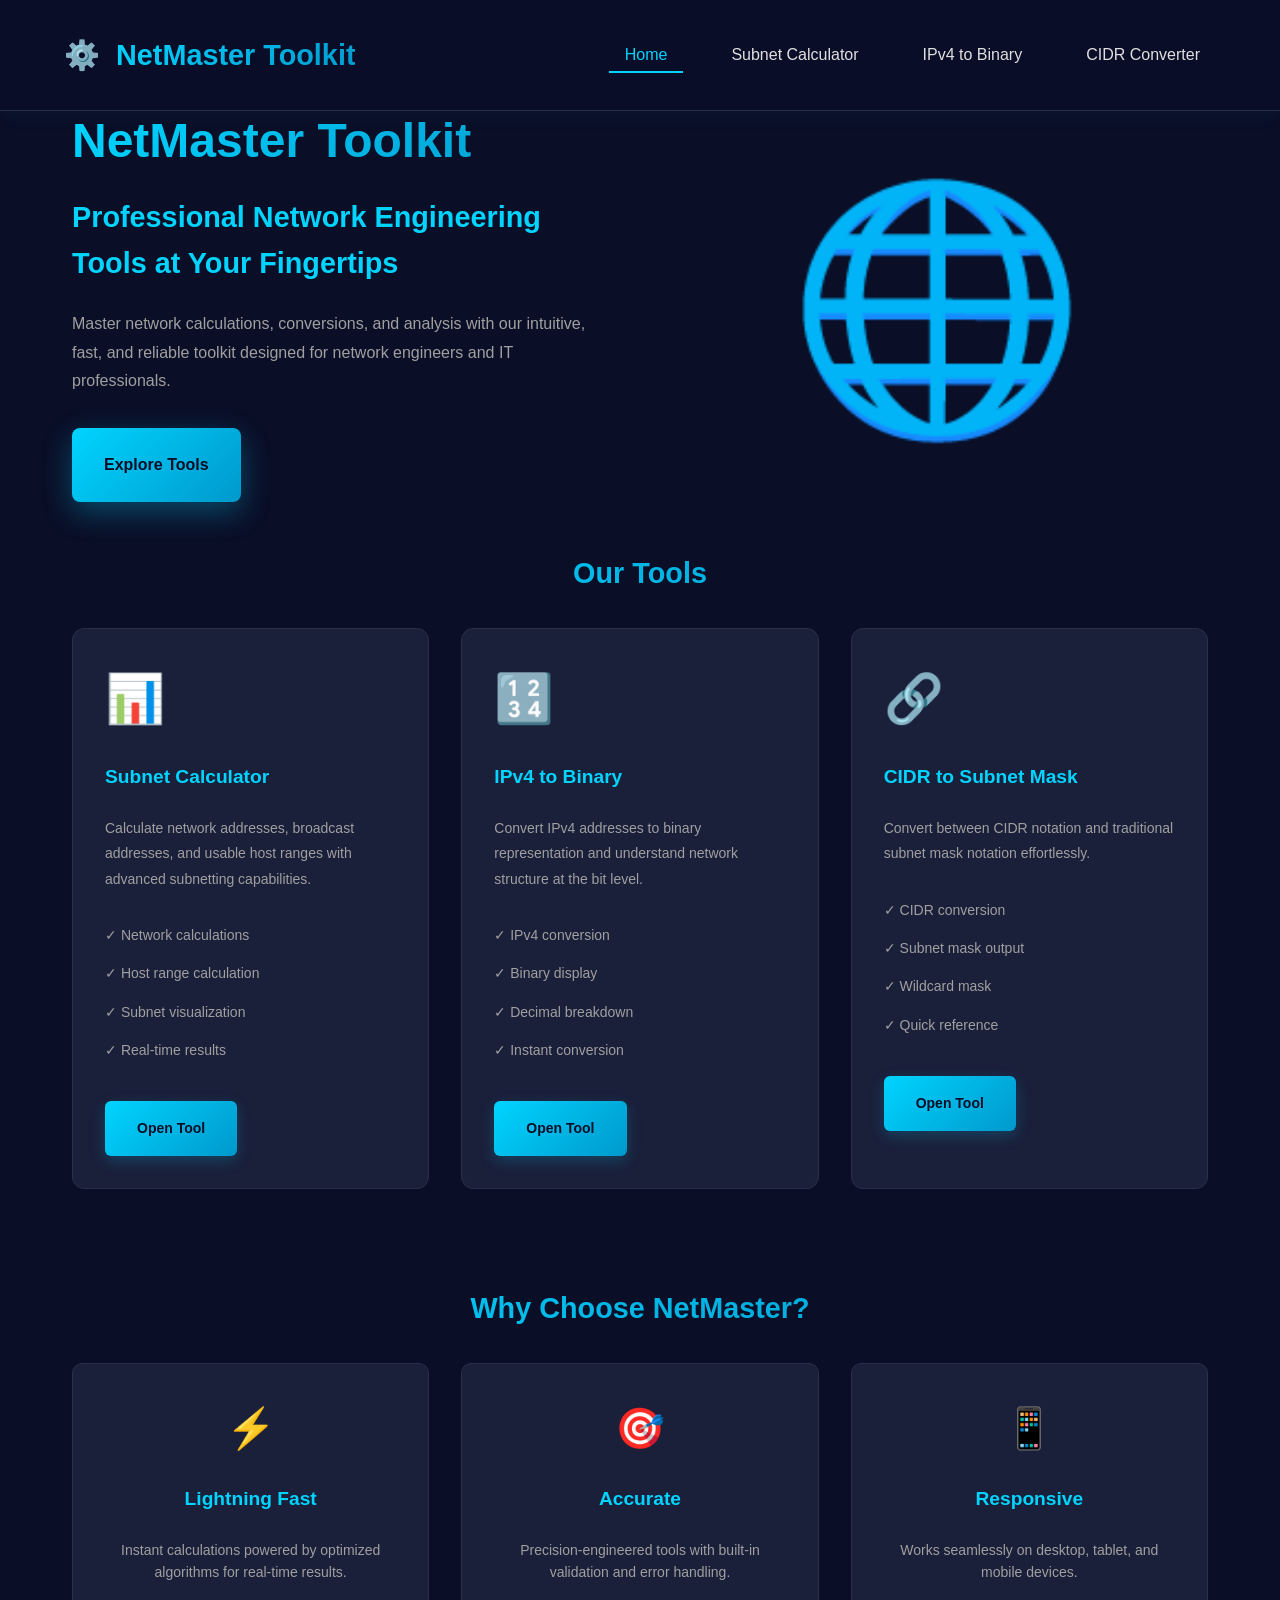
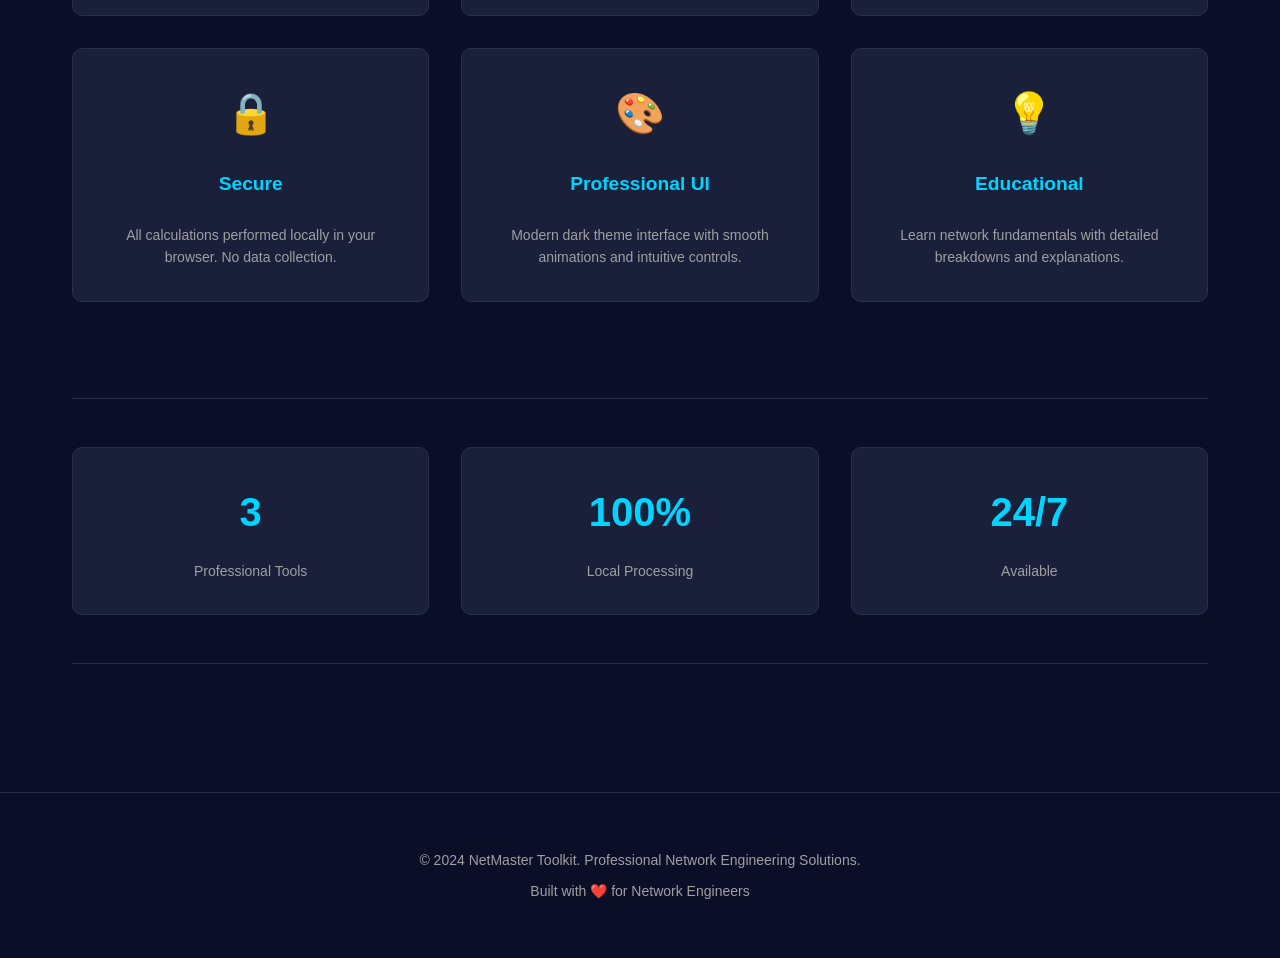
==== index.html @ d506499b "initial commit" ====
<!DOCTYPE html>
<html lang="en">
<head>
    <meta charset="UTF-8">
    <meta name="viewport" content="width=device-width, initial-scale=1.0">
    <meta name="description" content="NetMaster Toolkit - Professional Network Engineering Tools">
    <meta name="keywords" content="network, subnet, calculator, IPv4, CIDR, networking tools">
    <title>NetMaster Toolkit - Network Engineering Tools</title>
    <link rel="stylesheet" href="css/style.css">
</head>
<body>
    <!-- Navigation Bar -->
    <nav class="navbar">
        <div class="nav-container">
            <div class="logo">
                <span class="logo-icon">⚙️</span>
                <span class="logo-text">NetMaster Toolkit</span>
            </div>
            <ul class="nav-menu">
                <li class="nav-item"><a href="index.html" class="nav-link active">Home</a></li>
                <li class="nav-item"><a href="pages/subnet.html" class="nav-link">Subnet Calculator</a></li>
                <li class="nav-item"><a href="pages/binary.html" class="nav-link">IPv4 to Binary</a></li>
                <li class="nav-item"><a href="pages/cidr.html" class="nav-link">CIDR Converter</a></li>
            </ul>
            <!-- Mobile Menu Toggle -->
            <div class="hamburger">
                <span></span>
                <span></span>
                <span></span>
            </div>
        </div>
    </nav>

    <!-- Main Content -->
    <main class="container">
        <!-- Hero Section -->
        <section class="hero">
            <div class="hero-content">
                <h1 class="hero-title">NetMaster Toolkit</h1>
                <p class="hero-subtitle">Professional Network Engineering Tools at Your Fingertips</p>
                <p class="hero-description">
                    Master network calculations, conversions, and analysis with our intuitive, 
                    fast, and reliable toolkit designed for network engineers and IT professionals.
                </p>
                <a href="#tools" class="cta-button">Explore Tools</a>
            </div>
            <div class="hero-image">
                <div class="network-icon">🌐</div>
            </div>
        </section>

        <!-- Features Overview -->
        <section id="tools" class="tools-section">
            <h2>Our Tools</h2>
            <div class="tools-grid">
                <!-- Subnet Calculator Card -->
                <div class="tool-card" data-tool="subnet">
                    <div class="card-icon">📊</div>
                    <h3>Subnet Calculator</h3>
                    <p>Calculate network addresses, broadcast addresses, and usable host ranges with advanced subnetting capabilities.</p>
                    <ul class="features-list">
                        <li>✓ Network calculations</li>
                        <li>✓ Host range calculation</li>
                        <li>✓ Subnet visualization</li>
                        <li>✓ Real-time results</li>
                    </ul>
                    <a href="pages/subnet.html" class="tool-button">Open Tool</a>
                </div>

                <!-- IPv4 to Binary Card -->
                <div class="tool-card" data-tool="binary">
                    <div class="card-icon">🔢</div>
                    <h3>IPv4 to Binary</h3>
                    <p>Convert IPv4 addresses to binary representation and understand network structure at the bit level.</p>
                    <ul class="features-list">
                        <li>✓ IPv4 conversion</li>
                        <li>✓ Binary display</li>
                        <li>✓ Decimal breakdown</li>
                        <li>✓ Instant conversion</li>
                    </ul>
                    <a href="pages/binary.html" class="tool-button">Open Tool</a>
                </div>

                <!-- CIDR to Subnet Mask Card -->
                <div class="tool-card" data-tool="cidr">
                    <div class="card-icon">🔗</div>
                    <h3>CIDR to Subnet Mask</h3>
                    <p>Convert between CIDR notation and traditional subnet mask notation effortlessly.</p>
                    <ul class="features-list">
                        <li>✓ CIDR conversion</li>
                        <li>✓ Subnet mask output</li>
                        <li>✓ Wildcard mask</li>
                        <li>✓ Quick reference</li>
                    </ul>
                    <a href="pages/cidr.html" class="tool-button">Open Tool</a>
                </div>
            </div>
        </section>

        <!-- Features Section -->
        <section class="features-section">
            <h2>Why Choose NetMaster?</h2>
            <div class="features-grid">
                <div class="feature">
                    <div class="feature-icon">⚡</div>
                    <h3>Lightning Fast</h3>
                    <p>Instant calculations powered by optimized algorithms for real-time results.</p>
                </div>
                <div class="feature">
                    <div class="feature-icon">🎯</div>
                    <h3>Accurate</h3>
                    <p>Precision-engineered tools with built-in validation and error handling.</p>
                </div>
                <div class="feature">
                    <div class="feature-icon">📱</div>
                    <h3>Responsive</h3>
                    <p>Works seamlessly on desktop, tablet, and mobile devices.</p>
                </div>
                <div class="feature">
                    <div class="feature-icon">🔒</div>
                    <h3>Secure</h3>
                    <p>All calculations performed locally in your browser. No data collection.</p>
                </div>
                <div class="feature">
                    <div class="feature-icon">🎨</div>
                    <h3>Professional UI</h3>
                    <p>Modern dark theme interface with smooth animations and intuitive controls.</p>
                </div>
                <div class="feature">
                    <div class="feature-icon">💡</div>
                    <h3>Educational</h3>
                    <p>Learn network fundamentals with detailed breakdowns and explanations.</p>
                </div>
            </div>
        </section>

        <!-- Quick Stats -->
        <section class="stats-section">
            <div class="stat-card">
                <div class="stat-number">3</div>
                <div class="stat-label">Professional Tools</div>
            </div>
            <div class="stat-card">
                <div class="stat-number">100%</div>
                <div class="stat-label">Local Processing</div>
            </div>
            <div class="stat-card">
                <div class="stat-number">24/7</div>
                <div class="stat-label">Available</div>
            </div>
        </section>
    </main>

    <!-- Footer -->
    <footer class="footer">
        <div class="footer-content">
            <p>&copy; 2024 NetMaster Toolkit. Professional Network Engineering Solutions.</p>
            <p>Built with ❤️ for Network Engineers</p>
        </div>
    </footer>

    <!-- Scripts -->
    <script src="js/script.js"></script>
</body>
</html>
---- css/style.css ----
/* =====================================================
   NetMaster Toolkit - Professional CSS Stylesheet
   Modern Dark Theme with Responsive Design
   ===================================================== */

/* ============ ROOT & CSS VARIABLES ============ */
:root {
    /* Color Palette */
    --primary-color: #00d4ff;
    --secondary-color: #0099cc;
    --accent-color: #ff6b6b;
    --dark-bg: #0a0e27;
    --card-bg: #1a1f3a;
    --text-primary: #e0e0e0;
    --text-secondary: #a0a0a0;
    --border-color: #2a2f4a;
    --success-color: #51cf66;
    --warning-color: #ffd93d;
    --error-color: #ff6b6b;
    --shadow: 0 10px 40px rgba(0, 212, 255, 0.1);
    
    /* Typography */
    --font-primary: 'Segoe UI', Tahoma, Geneva, Verdana, sans-serif;
    --font-size-xl: 3rem;
    --font-size-lg: 1.8rem;
    --font-size-md: 1.2rem;
    --font-size-sm: 1rem;
    --font-size-xs: 0.875rem;
    
    /* Spacing */
    --spacing-xs: 0.5rem;
    --spacing-sm: 1rem;
    --spacing-md: 1.5rem;
    --spacing-lg: 2rem;
    --spacing-xl: 3rem;
    
    /* Transitions */
    --transition: all 0.3s ease;
}

/* ============ GLOBAL STYLES ============ */
* {
    margin: 0;
    padding: 0;
    box-sizing: border-box;
}

html {
    scroll-behavior: smooth;
}

body {
    font-family: var(--font-primary);
    background-color: var(--dark-bg);
    color: var(--text-primary);
    line-height: 1.6;
    overflow-x: hidden;
}

/* ============ NAVIGATION BAR ============ */
.navbar {
    position: fixed;
    top: 0;
    width: 100%;
    background: rgba(10, 14, 39, 0.95);
    backdrop-filter: blur(10px);
    border-bottom: 1px solid var(--border-color);
    z-index: 1000;
    box-shadow: 0 4px 20px rgba(0, 212, 255, 0.05);
    transition: var(--transition);
}

.nav-container {
    display: flex;
    justify-content: space-between;
    align-items: center;
    max-width: 1200px;
    margin: 0 auto;
    padding: var(--spacing-lg) var(--spacing-md);
}

.logo {
    display: flex;
    align-items: center;
    gap: var(--spacing-sm);
    font-size: var(--font-size-lg);
    font-weight: 700;
    color: var(--primary-color);
    text-decoration: none;
    transition: var(--transition);
}

.logo:hover {
    transform: scale(1.05);
    text-shadow: 0 0 20px var(--primary-color);
}

.logo-icon {
    font-size: 1.8rem;
    animation: spin 3s linear infinite;
}

.logo-text {
    background: linear-gradient(135deg, var(--primary-color), var(--secondary-color));
    -webkit-background-clip: text;
    -webkit-text-fill-color: transparent;
    background-clip: text;
}

/* Logo spin animation */
@keyframes spin {
    from { transform: rotate(0deg); }
    to { transform: rotate(360deg); }
}

.nav-menu {
    display: flex;
    list-style: none;
    gap: var(--spacing-lg);
    align-items: center;
}

.nav-link {
    color: var(--text-primary);
    text-decoration: none;
    font-size: var(--font-size-sm);
    font-weight: 500;
    padding: var(--spacing-xs) var(--spacing-sm);
    border-bottom: 2px solid transparent;
    transition: var(--transition);
    position: relative;
}

.nav-link::after {
    content: '';
    position: absolute;
    bottom: -2px;
    left: 0;
    width: 0;
    height: 2px;
    background: var(--primary-color);
    transition: width 0.3s ease;
}

.nav-link:hover::after,
.nav-link.active::after {
    width: 100%;
}

.nav-link.active {
    color: var(--primary-color);
}

/* Hamburger Menu */
.hamburger {
    display: none;
    flex-direction: column;
    cursor: pointer;
    gap: 6px;
}

.hamburger span {
    width: 25px;
    height: 3px;
    background: var(--primary-color);
    border-radius: 3px;
    transition: var(--transition);
}

.hamburger.active span:nth-child(1) {
    transform: rotate(45deg) translate(10px, 10px);
}

.hamburger.active span:nth-child(2) {
    opacity: 0;
}

.hamburger.active span:nth-child(3) {
    transform: rotate(-45deg) translate(7px, -7px);
}

/* ============ MAIN CONTAINER ============ */
.container {
    max-width: 1200px;
    margin: 0 auto;
    padding: var(--spacing-lg);
    margin-top: 80px;
}

/* ============ HERO SECTION ============ */
.hero {
    display: grid;
    grid-template-columns: 1fr 1fr;
    gap: var(--spacing-xl);
    align-items: center;
    margin-bottom: var(--spacing-xl);
    animation: fadeInUp 0.8s ease;
}

.hero-content h1 {
    font-size: var(--font-size-xl);
    margin-bottom: var(--spacing-md);
    background: linear-gradient(135deg, var(--primary-color), var(--secondary-color));
    -webkit-background-clip: text;
    -webkit-text-fill-color: transparent;
    background-clip: text;
    line-height: 1.2;
}

.hero-subtitle {
    font-size: var(--font-size-lg);
    color: var(--primary-color);
    margin-bottom: var(--spacing-md);
    font-weight: 600;
}

.hero-description {
    font-size: var(--font-size-sm);
    color: var(--text-secondary);
    margin-bottom: var(--spacing-lg);
    line-height: 1.8;
}

.cta-button {
    display: inline-block;
    padding: var(--spacing-md) var(--spacing-lg);
    background: linear-gradient(135deg, var(--primary-color), var(--secondary-color));
    color: var(--dark-bg);
    text-decoration: none;
    border-radius: 8px;
    font-weight: 700;
    font-size: var(--font-size-sm);
    transition: var(--transition);
    box-shadow: 0 10px 30px rgba(0, 212, 255, 0.3);
    cursor: pointer;
    border: none;
}

.cta-button:hover {
    transform: translateY(-3px);
    box-shadow: 0 15px 40px rgba(0, 212, 255, 0.5);
}

.hero-image {
    display: flex;
    justify-content: center;
    align-items: center;
    perspective: 1000px;
}

.network-icon {
    font-size: 15rem;
    animation: float 3s ease-in-out infinite;
}

@keyframes float {
    0%, 100% { transform: translateY(0px); }
    50% { transform: translateY(-20px); }
}

@keyframes fadeInUp {
    from {
        opacity: 0;
        transform: translateY(30px);
    }
    to {
        opacity: 1;
        transform: translateY(0);
    }
}

/* ============ TOOLS SECTION ============ */
.tools-section {
    margin-bottom: var(--spacing-xl);
}

.tools-section h2,
.features-section h2 {
    font-size: var(--font-size-lg);
    margin-bottom: var(--spacing-lg);
    text-align: center;
    background: linear-gradient(135deg, var(--primary-color), var(--secondary-color));
    -webkit-background-clip: text;
    -webkit-text-fill-color: transparent;
    background-clip: text;
}

.tools-grid {
    display: grid;
    grid-template-columns: repeat(auto-fit, minmax(300px, 1fr));
    gap: var(--spacing-lg);
    margin-bottom: var(--spacing-xl);
}

.tool-card {
    background: var(--card-bg);
    border: 1px solid var(--border-color);
    border-radius: 12px;
    padding: var(--spacing-lg);
    transition: var(--transition);
    cursor: pointer;
    position: relative;
    overflow: hidden;
    animation: slideIn 0.6s ease forwards;
}

.tool-card:nth-child(1) { animation-delay: 0.1s; }
.tool-card:nth-child(2) { animation-delay: 0.2s; }
.tool-card:nth-child(3) { animation-delay: 0.3s; }

@keyframes slideIn {
    from {
        opacity: 0;
        transform: translateY(20px);
    }
    to {
        opacity: 1;
        transform: translateY(0);
    }
}

.tool-card::before {
    content: '';
    position: absolute;
    top: 0;
    left: 0;
    width: 100%;
    height: 100%;
    background: linear-gradient(135deg, rgba(0, 212, 255, 0.1), transparent);
    opacity: 0;
    transition: opacity 0.3s ease;
    pointer-events: none;
}

.tool-card:hover::before {
    opacity: 1;
}

.tool-card:hover {
    border-color: var(--primary-color);
    transform: translateY(-8px);
    box-shadow: 0 20px 40px rgba(0, 212, 255, 0.2);
}

.card-icon {
    font-size: 3rem;
    margin-bottom: var(--spacing-md);
    display: inline-block;
}

.tool-card h3 {
    font-size: var(--font-size-md);
    margin-bottom: var(--spacing-md);
    color: var(--primary-color);
}

.tool-card p {
    color: var(--text-secondary);
    margin-bottom: var(--spacing-md);
    font-size: var(--font-size-xs);
    line-height: 1.8;
}

.features-list {
    list-style: none;
    margin-bottom: var(--spacing-lg);
}

.features-list li {
    padding: var(--spacing-xs) 0;
    color: var(--text-secondary);
    font-size: var(--font-size-xs);
}

.tool-button {
    display: inline-block;
    padding: var(--spacing-sm) var(--spacing-lg);
    background: linear-gradient(135deg, var(--primary-color), var(--secondary-color));
    color: var(--dark-bg);
    text-decoration: none;
    border-radius: 6px;
    font-weight: 600;
    font-size: var(--font-size-xs);
    transition: var(--transition);
    box-shadow: 0 5px 15px rgba(0, 212, 255, 0.2);
    cursor: pointer;
    border: none;
}

.tool-button:hover {
    transform: scale(1.05);
    box-shadow: 0 8px 25px rgba(0, 212, 255, 0.4);
}

/* ============ FEATURES SECTION ============ */
.features-section {
    margin-bottom: var(--spacing-xl);
    padding: var(--spacing-xl) 0;
}

.features-grid {
    display: grid;
    grid-template-columns: repeat(auto-fit, minmax(280px, 1fr));
    gap: var(--spacing-lg);
}

.feature {
    background: var(--card-bg);
    padding: var(--spacing-lg);
    border-radius: 10px;
    border: 1px solid var(--border-color);
    text-align: center;
    transition: var(--transition);
    animation: slideIn 0.6s ease forwards;
}

.feature:nth-child(1) { animation-delay: 0.1s; }
.feature:nth-child(2) { animation-delay: 0.2s; }
.feature:nth-child(3) { animation-delay: 0.3s; }
.feature:nth-child(4) { animation-delay: 0.4s; }
.feature:nth-child(5) { animation-delay: 0.5s; }
.feature:nth-child(6) { animation-delay: 0.6s; }

.feature:hover {
    border-color: var(--primary-color);
    transform: translateY(-8px);
    box-shadow: 0 15px 35px rgba(0, 212, 255, 0.15);
}

.feature-icon {
    font-size: 2.5rem;
    margin-bottom: var(--spacing-md);
    display: inline-block;
}

.feature h3 {
    font-size: var(--font-size-md);
    margin-bottom: var(--spacing-md);
    color: var(--primary-color);
}

.feature p {
    color: var(--text-secondary);
    font-size: var(--font-size-xs);
    line-height: 1.6;
}

/* ============ STATS SECTION ============ */
.stats-section {
    display: grid;
    grid-template-columns: repeat(auto-fit, minmax(200px, 1fr));
    gap: var(--spacing-lg);
    margin: var(--spacing-xl) 0;
    padding: var(--spacing-xl) 0;
    border-top: 1px solid var(--border-color);
    border-bottom: 1px solid var(--border-color);
}

.stat-card {
    background: var(--card-bg);
    padding: var(--spacing-lg);
    border-radius: 10px;
    border: 1px solid var(--border-color);
    text-align: center;
    transition: var(--transition);
}

.stat-card:hover {
    border-color: var(--primary-color);
    transform: translateY(-5px);
}

.stat-number {
    font-size: 2.5rem;
    font-weight: 700;
    color: var(--primary-color);
    margin-bottom: var(--spacing-sm);
}

.stat-label {
    color: var(--text-secondary);
    font-size: var(--font-size-xs);
}

/* ============ FOOTER ============ */
.footer {
    background: rgba(10, 14, 39, 0.8);
    border-top: 1px solid var(--border-color);
    padding: var(--spacing-xl) var(--spacing-lg);
    margin-top: var(--spacing-xl);
    text-align: center;
}

.footer-content p {
    color: var(--text-secondary);
    font-size: var(--font-size-xs);
    margin: var(--spacing-xs) 0;
}

/* ============ FORM STYLES ============ */
.form-container {
    background: var(--card-bg);
    border: 1px solid var(--border-color);
    border-radius: 12px;
    padding: var(--spacing-lg);
    max-width: 600px;
    margin: var(--spacing-xl) auto;
    animation: slideIn 0.6s ease;
}

.form-group {
    margin-bottom: var(--spacing-lg);
}

label {
    display: block;
    margin-bottom: var(--spacing-sm);
    color: var(--primary-color);
    font-weight: 600;
    font-size: var(--font-size-sm);
}

input[type="text"],
input[type="number"],
select,
textarea {
    width: 100%;
    padding: var(--spacing-sm) var(--spacing-md);
    background: rgba(26, 31, 58, 0.6);
    border: 1px solid var(--border-color);
    border-radius: 6px;
    color: var(--text-primary);
    font-size: var(--font-size-sm);
    font-family: 'Courier New', monospace;
    transition: var(--transition);
}

input[type="text"]:focus,
input[type="number"]:focus,
select:focus,
textarea:focus {
    outline: none;
    border-color: var(--primary-color);
    box-shadow: 0 0 15px rgba(0, 212, 255, 0.2);
    background: rgba(26, 31, 58, 0.8);
}

input::placeholder {
    color: var(--text-secondary);
}

/* ============ BUTTON STYLES ============ */
.btn {
    padding: var(--spacing-sm) var(--spacing-lg);
    background: linear-gradient(135deg, var(--primary-color), var(--secondary-color));
    color: var(--dark-bg);
    border: none;
    border-radius: 6px;
    font-weight: 700;
    font-size: var(--font-size-sm);
    cursor: pointer;
    transition: var(--transition);
    box-shadow: 0 5px 15px rgba(0, 212, 255, 0.2);
}

.btn:hover {
    transform: translateY(-2px);
    box-shadow: 0 8px 25px rgba(0, 212, 255, 0.4);
}

.btn:active {
    transform: translateY(0);
}

.btn-secondary {
    background: var(--card-bg);
    color: var(--primary-color);
    border: 1px solid var(--primary-color);
}

.btn-secondary:hover {
    background: var(--primary-color);
    color: var(--dark-bg);
}

/* ============ RESULT STYLES ============ */
.result-container {
    background: var(--card-bg);
    border: 1px solid var(--border-color);
    border-radius: 8px;
    padding: var(--spacing-lg);
    margin-top: var(--spacing-lg);
    display: none;
    animation: slideDown 0.4s ease;
}

.result-container.show {
    display: block;
}

@keyframes slideDown {
    from {
        opacity: 0;
        transform: translateY(-10px);
    }
    to {
        opacity: 1;
        transform: translateY(0);
    }
}

.result-item {
    margin-bottom: var(--spacing-md);
    padding-bottom: var(--spacing-md);
    border-bottom: 1px solid var(--border-color);
}

.result-item:last-child {
    border-bottom: none;
    margin-bottom: 0;
    padding-bottom: 0;
}

.result-label {
    color: var(--primary-color);
    font-weight: 600;
    font-size: var(--font-size-xs);
    margin-bottom: var(--spacing-xs);
    display: block;
}

.result-value {
    color: var(--text-primary);
    font-size: var(--font-size-md);
    font-family: 'Courier New', monospace;
    word-break: break-all;
}

/* ============ ERROR & SUCCESS STYLES ============ */
.alert {
    padding: var(--spacing-md);
    border-radius: 6px;
    margin-bottom: var(--spacing-lg);
    display: none;
    animation: slideDown 0.3s ease;
}

.alert.show {
    display: block;
}

.alert-error {
    background: rgba(255, 107, 107, 0.1);
    border: 1px solid var(--error-color);
    color: #ff9999;
}

.alert-success {
    background: rgba(81, 207, 102, 0.1);
    border: 1px solid var(--success-color);
    color: #81df96;
}

.alert-warning {
    background: rgba(255, 217, 61, 0.1);
    border: 1px solid var(--warning-color);
    color: #ffe680;
}

/* ============ TABLE STYLES ============ */
.table-wrapper {
    overflow-x: auto;
    margin: var(--spacing-lg) 0;
}

table {
    width: 100%;
    border-collapse: collapse;
}

th,
td {
    padding: var(--spacing-md);
    text-align: left;
    border-bottom: 1px solid var(--border-color);
}

th {
    background: rgba(0, 212, 255, 0.05);
    color: var(--primary-color);
    font-weight: 700;
    font-size: var(--font-size-xs);
}

tr:hover {
    background: rgba(0, 212, 255, 0.05);
}

td {
    color: var(--text-secondary);
    font-size: var(--font-size-xs);
}

/* ============ RESPONSIVE DESIGN ============ */
@media (max-width: 768px) {
    :root {
        --font-size-xl: 2rem;
        --font-size-lg: 1.4rem;
        --spacing-lg: 1.5rem;
        --spacing-xl: 2rem;
    }

    /* Navigation */
    .nav-menu {
        display: none;
        position: absolute;
        top: 70px;
        left: 0;
        right: 0;
        background: var(--dark-bg);
        flex-direction: column;
        width: 100%;
        text-align: center;
        gap: 0;
        border-bottom: 1px solid var(--border-color);
    }

    .nav-menu.active {
        display: flex;
    }

    .nav-item {
        padding: var(--spacing-md) 0;
        border-bottom: 1px solid var(--border-color);
    }

    .hamburger {
        display: flex;
    }

    /* Hero Section */
    .hero {
        grid-template-columns: 1fr;
        text-align: center;
    }

    .hero-image {
        order: -1;
    }

    .network-icon {
        font-size: 8rem;
    }

    /* Hero Title */
    .hero h1 {
        font-size: 2rem;
    }

    /* Container */
    .container {
        padding: var(--spacing-md);
        margin-top: 70px;
    }

    /* Tools Grid */
    .tools-grid {
        grid-template-columns: 1fr;
    }

    /* Form */
    .form-container {
        margin: var(--spacing-lg) 0;
    }

    /* Stats */
    .stats-section {
        grid-template-columns: 1fr;
    }

    /* Table */
    table {
        font-size: 0.75rem;
    }

    th,
    td {
        padding: var(--spacing-sm);
    }
}

@media (max-width: 480px) {
    :root {
        --font-size-xl: 1.5rem;
        --font-size-lg: 1.1rem;
        --font-size-md: 1rem;
        --spacing-lg: 1rem;
        --spacing-xl: 1.5rem;
    }

    .logo {
        font-size: var(--font-size-md);
    }

    .logo-icon {
        font-size: 1.2rem;
    }

    .nav-container {
        padding: var(--spacing-sm);
    }

    .hero-subtitle {
        font-size: var(--font-size-md);
    }

    .cta-button {
        width: 100%;
        text-align: center;
    }

    .network-icon {
        font-size: 5rem;
    }

    .feature {
        text-align: center;
    }

    .result-value {
        font-size: var(--font-size-sm);
    }
}

/* ============ UTILITIES ============ */
.text-center {
    text-align: center;
}

.mt-lg {
    margin-top: var(--spacing-lg);
}

.mb-lg {
    margin-bottom: var(--spacing-lg);
}

.hidden {
    display: none;
}

.visible {
    display: block;
}

/* Copy to clipboard animation */
.copy-btn {
    background: none;
    border: none;
    color: var(--primary-color);
    cursor: pointer;
    font-size: var(--font-size-xs);
    padding: var(--spacing-xs) var(--spacing-sm);
    transition: var(--transition);
    margin-left: var(--spacing-sm);
}

.copy-btn:hover {
    color: var(--secondary-color);
    transform: scale(1.1);
}
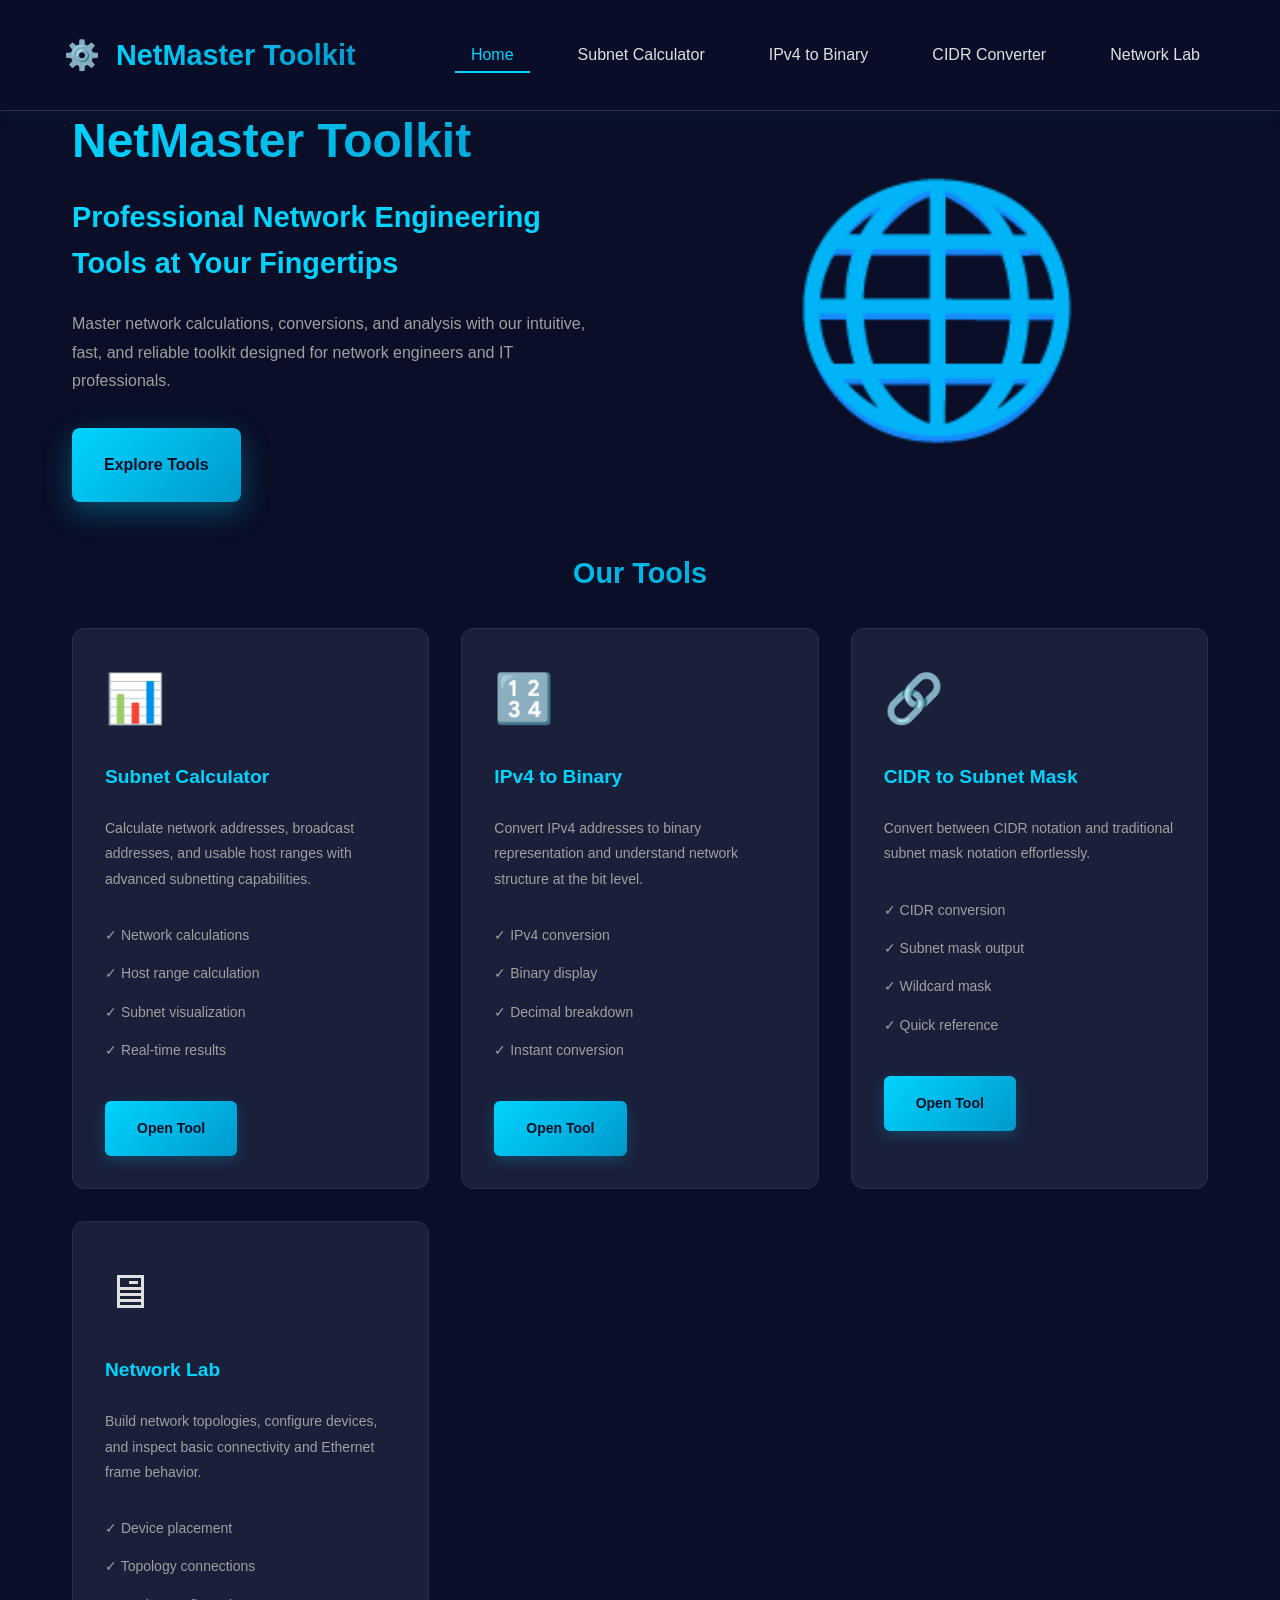
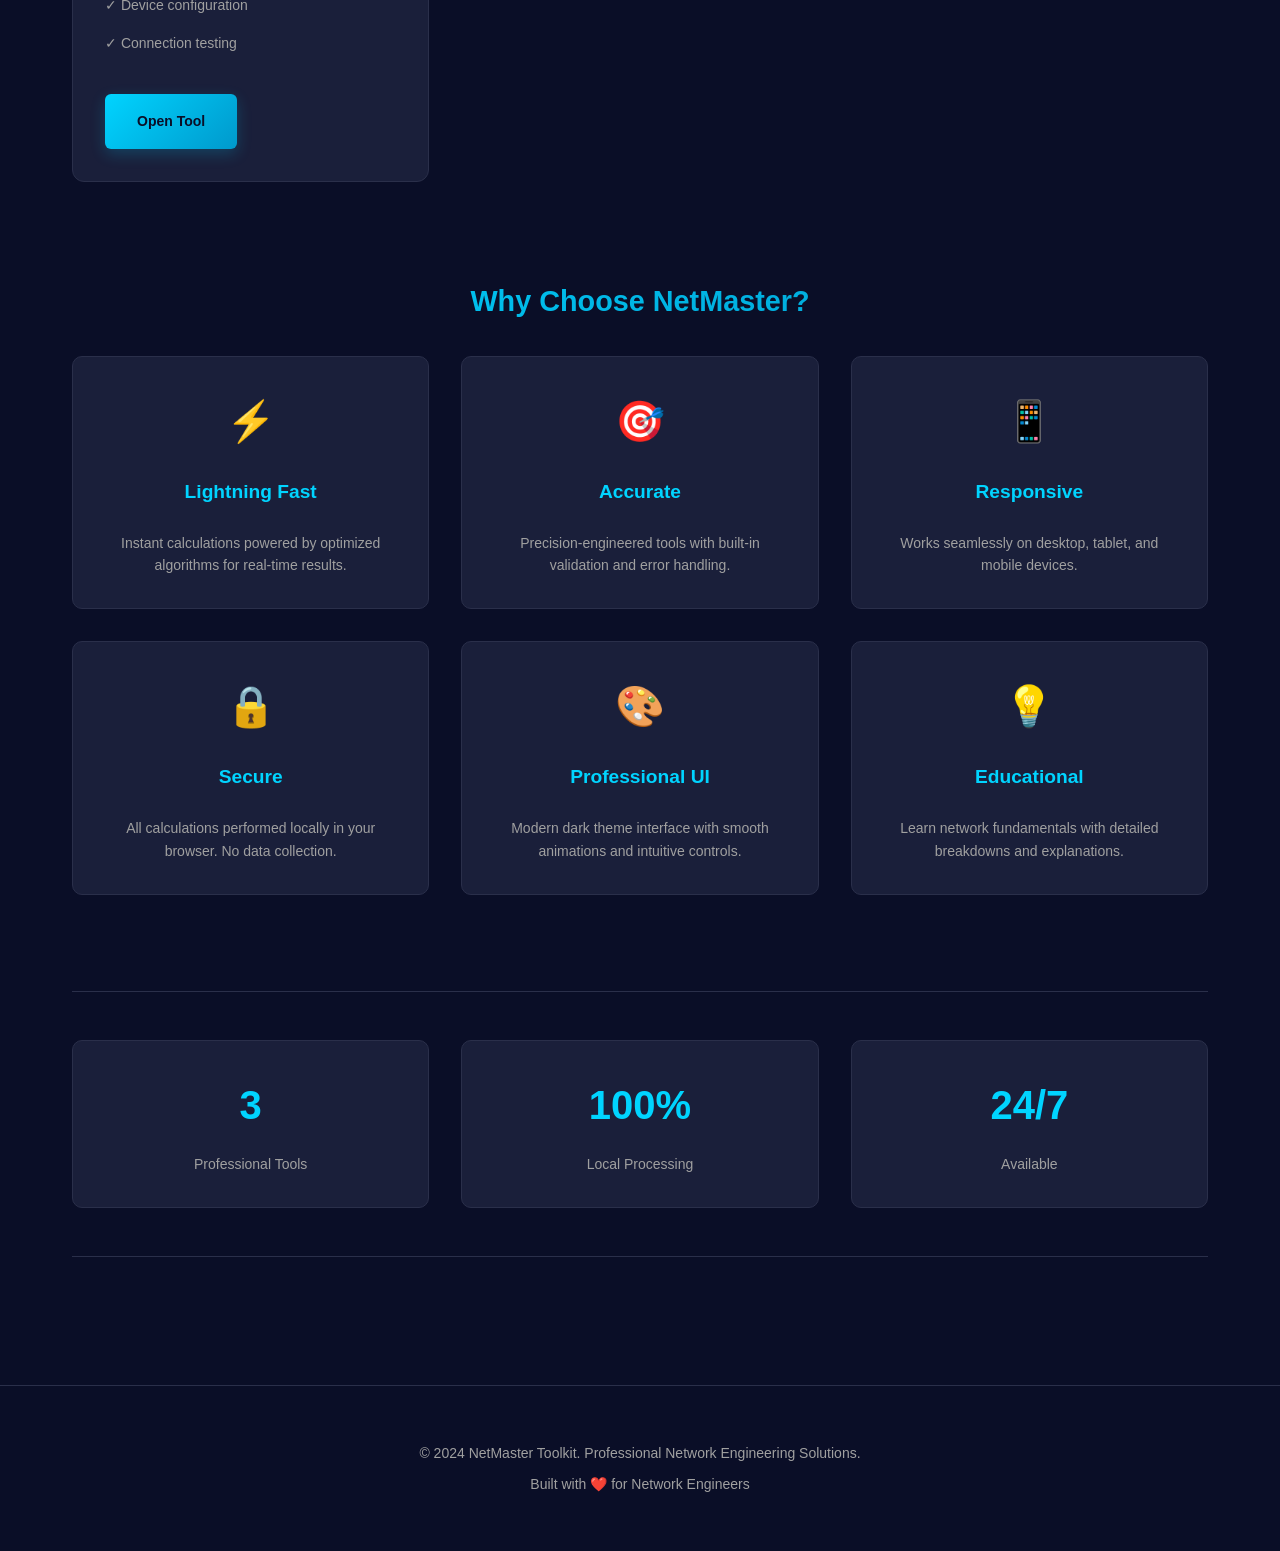
==== commit 8a8b1a21: "V5 foundation: Network Lab integration and switch inspector" ====
--- a/index.html
+++ b/index.html
@@ -21,6 +21,7 @@
                 <li class="nav-item"><a href="pages/subnet.html" class="nav-link">Subnet Calculator</a></li>
                 <li class="nav-item"><a href="pages/binary.html" class="nav-link">IPv4 to Binary</a></li>
                 <li class="nav-item"><a href="pages/cidr.html" class="nav-link">CIDR Converter</a></li>
+                <li class="nav-item"><a href="pages/network-lab.html" class="nav-link">Network Lab</a></li>
             </ul>
             <!-- Mobile Menu Toggle -->
             <div class="hamburger">
@@ -94,6 +95,20 @@
                     </ul>
                     <a href="pages/cidr.html" class="tool-button">Open Tool</a>
                 </div>
+
+                <!-- Network Lab Card -->
+                <div class="tool-card" data-tool="network-lab">
+                    <div class="card-icon">&#128421;</div>
+                    <h3>Network Lab</h3>
+                    <p>Build network topologies, configure devices, and inspect basic connectivity and Ethernet frame behavior.</p>
+                    <ul class="features-list">
+                        <li>&#10003; Device placement</li>
+                        <li>&#10003; Topology connections</li>
+                        <li>&#10003; Device configuration</li>
+                        <li>&#10003; Connection testing</li>
+                    </ul>
+                    <a href="pages/network-lab.html" class="tool-button">Open Tool</a>
+                </div>
             </div>
         </section>
 
